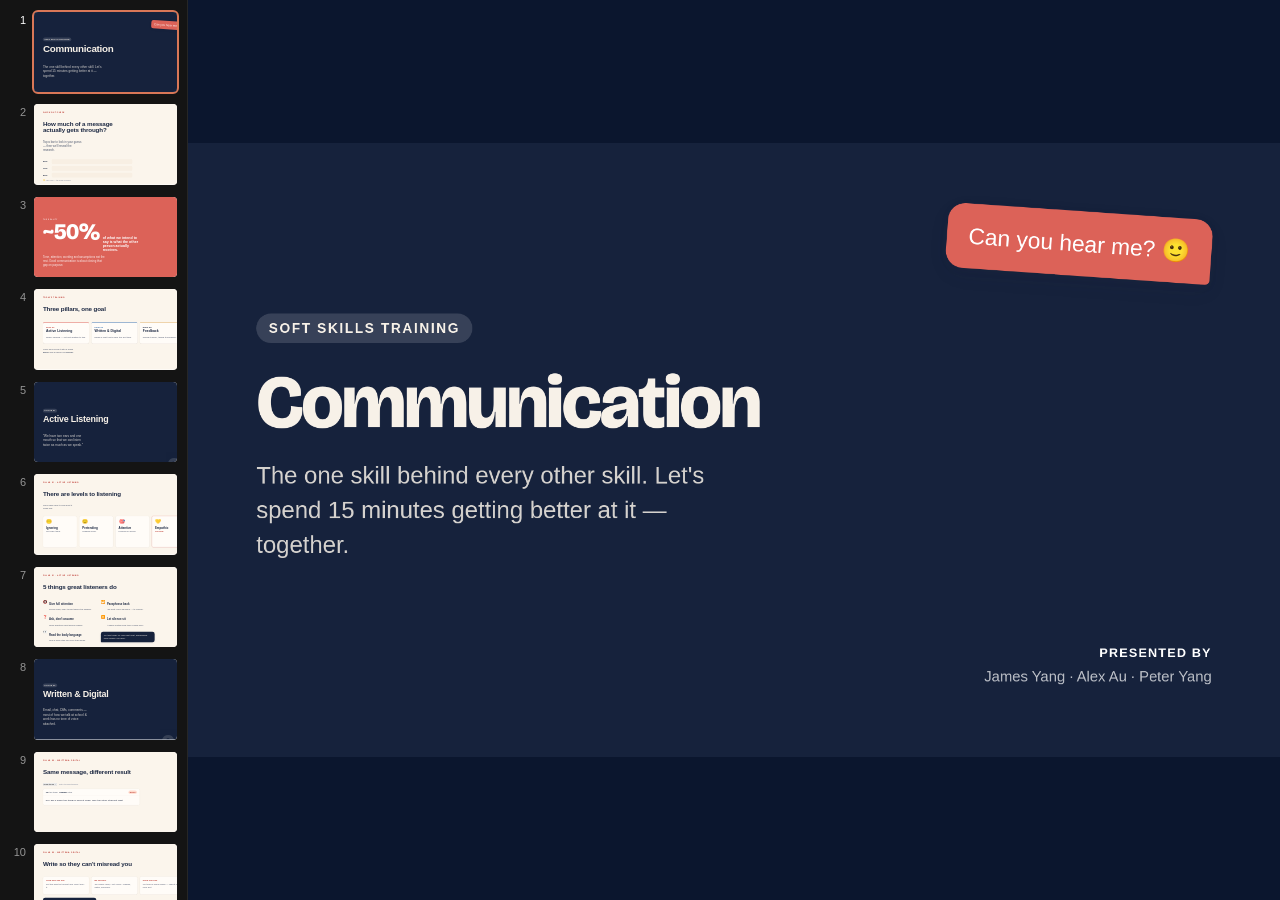
==== presentation/Communication Deck.html @ d7f5f7d5 "feat: communication training kit (hub + deck + handout + quiz + activity)" ====
<!DOCTYPE html>
<html lang="en">
<head>
<meta charset="UTF-8" />
<meta name="viewport" content="width=device-width, initial-scale=1.0" />
<title>Communication — Training Deck</title>
<link rel="stylesheet" href="deck.css" />
</head>
<body>
<template id="__bundler_thumbnail">
  <svg viewBox="0 0 400 400" xmlns="http://www.w3.org/2000/svg">
    <rect width="400" height="400" fill="#2a3350"/>
    <g transform="translate(120,118)">
      <rect x="0" y="0" width="150" height="110" rx="20" fill="#fdf6ec"/>
      <rect x="22" y="26" width="80" height="14" rx="7" fill="#e8615d"/>
      <rect x="22" y="56" width="106" height="9" rx="4.5" fill="#c9cdda"/>
      <rect x="22" y="74" width="78" height="9" rx="4.5" fill="#c9cdda"/>
    </g>
    <circle cx="290" cy="120" r="30" fill="#e8615d"/>
    <text x="290" y="132" font-family="Arial" font-size="34" font-weight="800" fill="#fff" text-anchor="middle">!</text>
  </svg>
</template>
<deck-stage width="1920" height="1080">

  <!-- 01 · TITLE -->
  <section data-label="Title">
    <div class="s s--navy s--center">
      <span class="chip-d" style="align-self:flex-start">Soft Skills Training</span>
      <h1 class="title" style="margin-top:40px">Communi&shy;cation</h1>
      <p class="lead" style="margin-top:34px;font-size:42px;max-width:34ch">The one skill behind every other skill. Let's spend 15 minutes getting better at it — together.</p>
      <div style="position:absolute;right:120px;bottom:120px;text-align:right;font-size:26px;line-height:1.7;color:rgba(255,255,255,.7)">
        <div style="color:#fff;font-weight:700;letter-spacing:.1em;text-transform:uppercase;font-size:22px">Presented by</div>
        <div>James Yang · Alex Au · Peter Yang</div>
      </div>
      <div class="bub me" style="position:absolute;right:120px;top:120px;transform:rotate(4deg);font-size:40px">Can you hear me? 🙂</div>
    </div>
  </section>

  <!-- 02 · HOOK / POLL -->
  <section data-label="Hook">
    <div class="s">
      <span class="kick">Quick gut-check</span>
      <h2 class="head" style="max-width:24ch">How much of a message actually gets through?</h2>
      <p class="lead" style="margin-top:22px">Tap a bar to lock in your guess — then we'll reveal the research.</p>
      <div style="margin-top:54px;display:flex;flex-direction:column;gap:26px;max-width:1200px" id="poll">
        <div style="display:flex;align-items:center;gap:28px"><span style="font-size:30px;font-weight:700;width:90px">90%</span><div class="pollbar" style="flex:1" data-fill="90"><i></i></div></div>
        <div style="display:flex;align-items:center;gap:28px"><span style="font-size:30px;font-weight:700;width:90px">70%</span><div class="pollbar" style="flex:1" data-fill="70"><i></i></div></div>
        <div style="display:flex;align-items:center;gap:28px"><span style="font-size:30px;font-weight:700;width:90px">50%</span><div class="pollbar" style="flex:1" data-fill="50"><i></i></div></div>
      </div>
      <div class="hint" style="margin-top:30px" id="pollHint"><span>👆</span> Click a bar — the reveal is coming.</div>
      <div class="brandbar"><span class="b-logo"><span class="d"></span>Communication</span><span>Warm-up</span></div>
    </div>
  </section>

  <!-- 03 · BIG STAT REVEAL -->
  <section data-label="Stat">
    <div class="s s--coral s--center">
      <span class="kick">The reality</span>
      <div style="display:flex;align-items:baseline;gap:30px;flex-wrap:wrap">
        <span style="font-family:var(--font-display);font-weight:800;font-size:300px;line-height:0.8">~50%</span>
        <span style="font-size:48px;font-weight:600;max-width:18ch">of what we intend to say is what the other person actually receives.</span>
      </div>
      <p class="lead" style="margin-top:40px;color:#fff;opacity:.92;max-width:40ch;font-size:38px">Tone, attention, wording and assumptions eat the rest. Good communication is about closing that gap on purpose.</p>
    </div>
  </section>

  <!-- 04 · AGENDA -->
  <section data-label="Agenda">
    <div class="s">
      <span class="kick">Today's training</span>
      <h2 class="head">Three pillars, one goal</h2>
      <div class="row" style="margin-top:64px">
        <div class="col tile" style="border-top:8px solid var(--coral)">
          <div style="font-size:30px;font-weight:800;color:var(--coral-deep)">Pillar 01</div>
          <h3 class="sub" style="margin:14px 0 16px">Active Listening</h3>
          <p style="font-size:30px;color:var(--ink-soft);line-height:1.4">Really hearing — not just waiting to talk.</p>
        </div>
        <div class="col tile" style="border-top:8px solid var(--blue)">
          <div style="font-size:30px;font-weight:800;color:var(--blue)">Pillar 02</div>
          <h3 class="sub" style="margin:14px 0 16px">Written &amp; Digital</h3>
          <p style="font-size:30px;color:var(--ink-soft);line-height:1.4">Email &amp; chat that's clear the first time.</p>
        </div>
        <div class="col tile" style="border-top:8px solid var(--gold)">
          <div style="font-size:30px;font-weight:800;color:var(--ink)">Pillar 03</div>
          <h3 class="sub" style="margin:14px 0 16px">Feedback</h3>
          <p style="font-size:30px;color:var(--ink-soft);line-height:1.4">Giving it kindly, taking it gracefully.</p>
        </div>
      </div>
      <p class="lead" style="margin-top:50px;font-size:30px">Then we'll prove it with a quick <b>game</b> and a hands-on <b>activity</b>.</p>
      <div class="brandbar"><span class="b-logo"><span class="d"></span>Communication</span><span>Agenda</span></div>
    </div>
  </section>

  <!-- 05 · PILLAR 1 DIVIDER -->
  <section data-label="Pillar 1">
    <div class="s s--navy s--center">
      <span class="chip-d" style="align-self:flex-start">Pillar 01</span>
      <h2 class="head" style="font-size:120px;margin-top:30px">Active Listening</h2>
      <p class="lead" style="margin-top:28px;font-size:42px">"We have two ears and one mouth so that we can listen twice as much as we speak."</p>
      <span class="pillnum">01</span>
    </div>
  </section>

  <!-- 06 · LISTENING LADDER (interactive reveal) -->
  <section data-label="Listening levels">
    <div class="s">
      <span class="kick">Pillar 01 · Active Listening</span>
      <h2 class="head">There are levels to listening</h2>
      <p class="lead" style="margin-top:18px;font-size:30px">Click each card to see what it looks like.</p>
      <div class="row" style="margin-top:48px" id="levels">
        <div class="col tile reveal-card" style="min-height:340px">
          <div class="reveal-front"><div style="font-size:64px">😶</div><h3 class="sub" style="margin:18px 0 0;font-size:40px">Ignoring</h3><p style="font-size:28px;color:var(--ink-soft);margin-top:10px">Not really there.</p></div>
          <div class="reveal-back"><h3 class="sub" style="font-size:36px;color:var(--coral-deep)">Looks like…</h3><p style="font-size:30px;line-height:1.4;margin-top:14px">Phone out, eyes elsewhere, "mm-hmm" on autopilot.</p></div>
        </div>
        <div class="col tile reveal-card" style="min-height:340px">
          <div class="reveal-front"><div style="font-size:64px">🙂</div><h3 class="sub" style="margin:18px 0 0;font-size:40px">Pretending</h3><p style="font-size:28px;color:var(--ink-soft);margin-top:10px">Nodding along.</p></div>
          <div class="reveal-back"><h3 class="sub" style="font-size:36px;color:var(--coral-deep)">Looks like…</h3><p style="font-size:30px;line-height:1.4;margin-top:14px">Agreeing fast, but can't repeat what was said.</p></div>
        </div>
        <div class="col tile reveal-card" style="min-height:340px">
          <div class="reveal-front"><div style="font-size:64px">🎯</div><h3 class="sub" style="margin:18px 0 0;font-size:40px">Attentive</h3><p style="font-size:28px;color:var(--ink-soft);margin-top:10px">Focused on words.</p></div>
          <div class="reveal-back"><h3 class="sub" style="font-size:36px;color:var(--coral-deep)">Looks like…</h3><p style="font-size:30px;line-height:1.4;margin-top:14px">Eye contact, no interrupting, taking it in.</p></div>
        </div>
        <div class="col tile reveal-card" style="min-height:340px;border:2px solid var(--coral)">
          <div class="reveal-front"><div style="font-size:64px">💛</div><h3 class="sub" style="margin:18px 0 0;font-size:40px">Empathic</h3><p style="font-size:28px;color:var(--coral-deep);margin-top:10px;font-weight:700">The goal</p></div>
          <div class="reveal-back"><h3 class="sub" style="font-size:36px;color:var(--coral-deep)">Looks like…</h3><p style="font-size:30px;line-height:1.4;margin-top:14px">Hearing feelings too — "Sounds like that was stressful."</p></div>
        </div>
      </div>
      <div class="brandbar"><span class="b-logo"><span class="d"></span>Communication</span><span>Active Listening</span></div>
    </div>
  </section>

  <!-- 07 · L.I.S.T.E.N toolkit -->
  <section data-label="Listen toolkit">
    <div class="s">
      <span class="kick">Pillar 01 · Active Listening</span>
      <h2 class="head">5 things great listeners do</h2>
      <div style="margin-top:56px;display:grid;grid-template-columns:1fr 1fr;gap:28px 56px;max-width:1500px">
        <div style="display:flex;gap:24px;align-items:flex-start"><span style="font-size:46px">🔇</span><div><h3 class="sub" style="font-size:38px">Give full attention</h3><p style="font-size:28px;color:var(--ink-soft);margin-top:6px">Phone down, body turned toward the speaker.</p></div></div>
        <div style="display:flex;gap:24px;align-items:flex-start"><span style="font-size:46px">🔁</span><div><h3 class="sub" style="font-size:38px">Paraphrase back</h3><p style="font-size:28px;color:var(--ink-soft);margin-top:6px">"So what you're saying is…" to confirm.</p></div></div>
        <div style="display:flex;gap:24px;align-items:flex-start"><span style="font-size:46px">❓</span><div><h3 class="sub" style="font-size:38px">Ask, don't assume</h3><p style="font-size:28px;color:var(--ink-soft);margin-top:6px">Open questions beat filling in blanks.</p></div></div>
        <div style="display:flex;gap:24px;align-items:flex-start"><span style="font-size:46px">⏸️</span><div><h3 class="sub" style="font-size:38px">Let silence sit</h3><p style="font-size:28px;color:var(--ink-soft);margin-top:6px">A pause invites more than a quick reply.</p></div></div>
        <div style="display:flex;gap:24px;align-items:flex-start"><span style="font-size:46px">👀</span><div><h3 class="sub" style="font-size:38px">Read the body language</h3><p style="font-size:28px;color:var(--ink-soft);margin-top:6px">Tone &amp; face often say more than words.</p></div></div>
        <div class="bub navy" style="font-size:30px;align-self:center">Try this today: in your next chat, paraphrase once before you reply.</div>
      </div>
      <div class="brandbar"><span class="b-logo"><span class="d"></span>Communication</span><span>Active Listening</span></div>
    </div>
  </section>

  <!-- 08 · PILLAR 2 DIVIDER -->
  <section data-label="Pillar 2">
    <div class="s s--navy s--center">
      <span class="chip-d" style="align-self:flex-start">Pillar 02</span>
      <h2 class="head" style="font-size:120px;margin-top:30px">Written &amp; Digital</h2>
      <p class="lead" style="margin-top:28px;font-size:42px">Email, chat, DMs, comments — most of how we talk at school &amp; work has no tone of voice attached.</p>
      <span class="pillnum">02</span>
    </div>
  </section>

  <!-- 09 · BEFORE / AFTER EMAIL (interactive toggle) -->
  <section data-label="Before/After">
    <div class="s">
      <span class="kick">Pillar 02 · Written &amp; Digital</span>
      <h2 class="head">Same message, different result</h2>
      <div style="display:flex;gap:24px;margin-top:36px">
        <button class="kit-btn kit-btn--primary tap-pulse" id="baToggle" style="font-size:26px">Show the fix →</button>
        <span class="hint" style="align-self:center">Watch the email transform.</span>
      </div>
      <div style="margin-top:40px;max-width:1300px">
        <div class="tile" id="emailCard" style="padding:0;overflow:hidden">
          <div style="padding:24px 38px;border-bottom:1px solid var(--line);display:flex;justify-content:space-between;align-items:center">
            <div style="font-size:28px;color:var(--ink-soft)"><b style="color:var(--ink)">To:</b> the team &nbsp; <b style="color:var(--ink)">Subject:</b> <span id="emSubj">stuff</span></div>
            <span id="emBadge" style="font-weight:800;font-size:24px;color:var(--coral-deep);background:var(--coral-soft);padding:8px 18px;border-radius:999px">Before</span>
          </div>
          <div style="padding:38px;font-size:34px;line-height:1.5" id="emBody">
            hey did u finish the thing?? need it asap. also the other stuff isnt right
          </div>
        </div>
        <div class="row" id="baNotes" style="margin-top:30px;display:none;gap:18px">
          <div class="bub" style="font-size:26px;flex:1">✅ Clear subject &amp; ask</div>
          <div class="bub" style="font-size:26px;flex:1">✅ Specific, not "the thing"</div>
          <div class="bub" style="font-size:26px;flex:1">✅ A real deadline</div>
          <div class="bub" style="font-size:26px;flex:1">✅ Warm, human tone</div>
        </div>
      </div>
      <div class="brandbar"><span class="b-logo"><span class="d"></span>Communication</span><span>Written &amp; Digital</span></div>
    </div>
  </section>

  <!-- 10 · DIGITAL RULES -->
  <section data-label="Digital rules">
    <div class="s">
      <span class="kick">Pillar 02 · Written &amp; Digital</span>
      <h2 class="head">Write so they can't misread you</h2>
      <div class="row" style="margin-top:56px">
        <div class="col tile"><div style="font-size:30px;font-weight:800;color:var(--coral-deep)">Lead with the ask</div><p style="font-size:30px;color:var(--ink-soft);margin-top:14px;line-height:1.4">Put the point in the first line. Don't bury it.</p></div>
        <div class="col tile"><div style="font-size:30px;font-weight:800;color:var(--coral-deep)">Be specific</div><p style="font-size:30px;color:var(--ink-soft);margin-top:14px;line-height:1.4">"By Friday 3pm," not "soon." Names, dates, numbers.</p></div>
        <div class="col tile"><div style="font-size:30px;font-weight:800;color:var(--coral-deep)">Mind the tone</div><p style="font-size:30px;color:var(--ink-soft);margin-top:14px;line-height:1.4">No tone of voice online — read it out loud first.</p></div>
      </div>
      <div class="bub navy" style="margin-top:44px;font-size:32px;align-self:flex-start;max-width:36ch">Rule of thumb: if it would take more than 3 messages to sort out, just call or talk in person.</div>
      <div class="brandbar"><span class="b-logo"><span class="d"></span>Communication</span><span>Written &amp; Digital</span></div>
    </div>
  </section>

  <!-- 11 · PILLAR 3 DIVIDER -->
  <section data-label="Pillar 3">
    <div class="s s--navy s--center">
      <span class="chip-d" style="align-self:flex-start">Pillar 03</span>
      <h2 class="head" style="font-size:120px;margin-top:30px">Feedback</h2>
      <p class="lead" style="margin-top:28px;font-size:42px">The skill that makes teams better — when it's given with care and received without armour.</p>
      <span class="pillnum">03</span>
    </div>
  </section>

  <!-- 12 · SBI FORMULA (interactive build) -->
  <section data-label="Feedback formula">
    <div class="s">
      <span class="kick">Pillar 03 · Feedback</span>
      <h2 class="head">A formula that takes the sting out</h2>
      <p class="lead" style="margin-top:18px;font-size:30px">Click to build the <b>S·B·I</b> sentence, piece by piece.</p>
      <div style="margin-top:50px;display:flex;flex-direction:column;gap:24px;max-width:1500px" id="sbi">
        <div class="tile sbi-step" data-i="0" style="cursor:pointer;border-left:10px solid var(--coral);opacity:.5"><div style="display:flex;gap:24px;align-items:center"><span style="font-family:var(--font-display);font-weight:800;font-size:60px;color:var(--coral)">S</span><div><b style="font-size:34px">Situation</b><p class="sbi-ex" style="font-size:30px;color:var(--ink-soft);margin-top:6px;display:none">"In yesterday's group meeting…"</p><p class="sbi-lbl" style="font-size:28px;color:var(--ink-faint);margin-top:6px">When &amp; where it happened</p></div></div></div>
        <div class="tile sbi-step" data-i="1" style="cursor:pointer;border-left:10px solid var(--blue);opacity:.5"><div style="display:flex;gap:24px;align-items:center"><span style="font-family:var(--font-display);font-weight:800;font-size:60px;color:var(--blue)">B</span><div><b style="font-size:34px">Behaviour</b><p class="sbi-ex" style="font-size:30px;color:var(--ink-soft);margin-top:6px;display:none">"…you took notes for everyone…"</p><p class="sbi-lbl" style="font-size:28px;color:var(--ink-faint);margin-top:6px">What they actually did (facts, not labels)</p></div></div></div>
        <div class="tile sbi-step" data-i="2" style="cursor:pointer;border-left:10px solid var(--gold);opacity:.5"><div style="display:flex;gap:24px;align-items:center"><span style="font-family:var(--font-display);font-weight:800;font-size:60px;color:var(--gold)">I</span><div><b style="font-size:34px">Impact</b><p class="sbi-ex" style="font-size:30px;color:var(--ink-soft);margin-top:6px;display:none">"…which kept us all on the same page. Thank you!"</p><p class="sbi-lbl" style="font-size:28px;color:var(--ink-faint);margin-top:6px">The effect it had on you / the team</p></div></div></div>
      </div>
      <div class="brandbar"><span class="b-logo"><span class="d"></span>Communication</span><span>Feedback</span></div>
    </div>
  </section>

  <!-- 13 · RECEIVING FEEDBACK -->
  <section data-label="Receiving feedback">
    <div class="s">
      <span class="kick">Pillar 03 · Feedback</span>
      <h2 class="head">Receiving it without the armour</h2>
      <div class="row" style="margin-top:56px;align-items:stretch">
        <div class="col" style="display:flex;flex-direction:column;gap:22px">
          <div class="bub" style="font-size:30px"><b>1 · Breathe.</b> Your first reaction isn't your final one.</div>
          <div class="bub" style="font-size:30px"><b>2 · Get curious.</b> "Can you give me an example?"</div>
          <div class="bub" style="font-size:30px"><b>3 · Say thanks.</b> It took courage for them to tell you.</div>
        </div>
        <div class="col tile s--center" style="background:var(--navy);color:#fff;display:flex;justify-content:center">
          <div style="font-size:38px;line-height:1.4;font-weight:600">Feedback is information about the <span style="color:var(--coral)">work</span>, not a verdict on <span style="color:var(--gold)">you</span>.</div>
        </div>
      </div>
      <div class="brandbar"><span class="b-logo"><span class="d"></span>Communication</span><span>Feedback</span></div>
    </div>
  </section>

  <!-- 14 · RECAP -->
  <section data-label="Recap">
    <div class="s s--center" style="background:var(--paper-2)">
      <span class="kick">Three things to take with you</span>
      <h2 class="head" style="font-size:96px">If you remember nothing else…</h2>
      <div class="row" style="margin-top:60px;gap:34px">
        <div class="col tile"><div style="font-size:30px;font-weight:800;color:var(--coral-deep)">Listen</div><p style="font-size:32px;margin-top:14px;line-height:1.4">Paraphrase before you reply.</p></div>
        <div class="col tile"><div style="font-size:30px;font-weight:800;color:var(--blue)">Write</div><p style="font-size:32px;margin-top:14px;line-height:1.4">Lead with the ask, be specific.</p></div>
        <div class="col tile"><div style="font-size:30px;font-weight:800;color:var(--ink)">Feedback</div><p style="font-size:32px;margin-top:14px;line-height:1.4">Situation · Behaviour · Impact.</p></div>
      </div>
      <div class="brandbar"><span class="b-logo"><span class="d"></span>Communication</span><span>Recap</span></div>
    </div>
  </section>

  <!-- 15 · YOUR TURN -->
  <section data-label="Your turn">
    <div class="s s--coral s--center">
      <span class="kick">Now it's on you</span>
      <h2 class="head" style="font-size:118px">Let's put it to the test</h2>
      <p class="lead" style="margin-top:28px;color:#fff;opacity:.92;font-size:42px;max-width:38ch">Two ways to prove you've got it: a quick-fire <b>quiz</b> and a hands-on <b>partner activity</b>.</p>
      <div style="display:flex;gap:22px;margin-top:50px">
        <a class="kit-btn" href="../quiz/Quiz.html" style="background:#fff;color:var(--coral-deep);font-size:28px">▶ Play the Quiz</a>
        <a class="kit-btn" href="../activity/Activity.html" style="background:rgba(255,255,255,.18);color:#fff;font-size:28px">🎲 Start the Activity</a>
      </div>
      <div class="bub" style="position:absolute;right:120px;bottom:130px;transform:rotate(-4deg);font-size:34px;color:var(--ink)">Thanks for listening! 💛</div>
    </div>
  </section>

</deck-stage>

<script src="deck-stage.js"></script>
<script src="deck-interactions.js"></script>
</body>
</html>
---- presentation/deck.css ----
/* Deck-specific styles — 1920×1080 canvas */
@import url('../kit.css');

deck-stage:not(:defined) { visibility: hidden; }
deck-stage { background: var(--navy-2); }

/* every slide fills the canvas */
section { overflow: hidden; }
.s {
  width: 100%; height: 100%;
  display: flex; flex-direction: column;
  padding: 96px 120px;
  background: var(--paper);
  color: var(--ink);
  position: relative;
}
.s--navy { background: var(--navy); color: var(--on-navy); }
.s--coral { background: var(--coral); color: #fff; }
.s--center { justify-content: center; }

/* kicker / eyebrow */
.kick { font-family: var(--font-text); font-weight: 800; font-size: 26px; letter-spacing: 0.16em; text-transform: uppercase; color: var(--coral-deep); margin-bottom: 26px; }
.s--navy .kick, .s--coral .kick { color: inherit; opacity: 0.7; }

h1.title { font-size: 132px; font-weight: 800; letter-spacing: -0.03em; line-height: 0.98; }
h2.head  { font-size: 84px; font-weight: 800; letter-spacing: -0.025em; line-height: 1.0; }
h3.sub   { font-size: 46px; font-weight: 600; }
.lead { font-size: 38px; line-height: 1.45; color: var(--ink-soft); max-width: 26ch; }
.s--navy .lead, .s--coral .lead { color: inherit; opacity: 0.85; }

/* footer brand on every content slide */
.brandbar { position: absolute; left: 120px; right: 120px; bottom: 52px; display: flex; justify-content: space-between; align-items: center; font-family: var(--font-text); font-size: 22px; color: var(--ink-faint); letter-spacing: 0.04em; }
.s--navy .brandbar, .s--coral .brandbar { color: rgba(255,255,255,.6); }
.brandbar .b-logo { display: flex; align-items: center; gap: 12px; font-weight: 800; color: var(--coral-deep); }
.s--navy .brandbar .b-logo, .s--coral .brandbar .b-logo { color: #fff; }
.brandbar .b-logo .d { width: 14px; height: 14px; border-radius: 50%; background: var(--coral); }

.pillnum { font-family: var(--font-display); font-weight: 800; font-size: 320px; line-height: 0.8; opacity: 0.14; position: absolute; right: 90px; bottom: 10px; }

/* generic chip on dark */
.chip-d { display:inline-flex; align-items:center; gap:10px; font-weight:700; font-size:24px; letter-spacing:.12em; text-transform:uppercase; padding:12px 22px; border-radius:999px; background: rgba(255,255,255,.14); }

/* cards row */
.row { display: flex; gap: 30px; }
.col { flex: 1; }
.tile { background: var(--surface); border: 1px solid var(--line); border-radius: var(--r-lg); padding: 40px; box-shadow: var(--shadow-sm); }

/* speech bubble */
.bub { background: var(--surface); border-radius: 30px 30px 30px 8px; padding: 30px 38px; font-size: 34px; box-shadow: var(--shadow-md); line-height: 1.35; }
.bub.me { background: var(--coral); color:#fff; border-radius: 30px 30px 8px 30px; }
.bub.navy { background: var(--navy); color: var(--on-navy); }

/* interactive reveal buttons */
.reveal-card { cursor: pointer; transition: transform .25s ease, box-shadow .25s ease; }
.reveal-card:hover { transform: translateY(-6px); box-shadow: var(--shadow-md); }
.reveal-front, .reveal-back { transition: opacity .3s ease; }
.is-flipped .reveal-front { display:none; }
.reveal-back { display:none; }
.is-flipped .reveal-back { display:block; }

/* poll bars */
.pollbar { height: 64px; border-radius: 14px; background: var(--paper-2); position: relative; overflow:hidden; }
.pollbar > i { position:absolute; left:0; top:0; bottom:0; width:0; background: var(--coral); border-radius:14px; transition: width 1.1s cubic-bezier(.2,.8,.2,1); }

.hint { font-size: 22px; color: var(--ink-faint); font-style: italic; display:flex; align-items:center; gap:10px; }
.s--navy .hint, .s--coral .hint { color: rgba(255,255,255,.7); }

.tap-pulse { animation: tapPulse 2s ease-in-out infinite; }
@keyframes tapPulse { 0%,100%{transform:scale(1)} 50%{transform:scale(1.04)} }
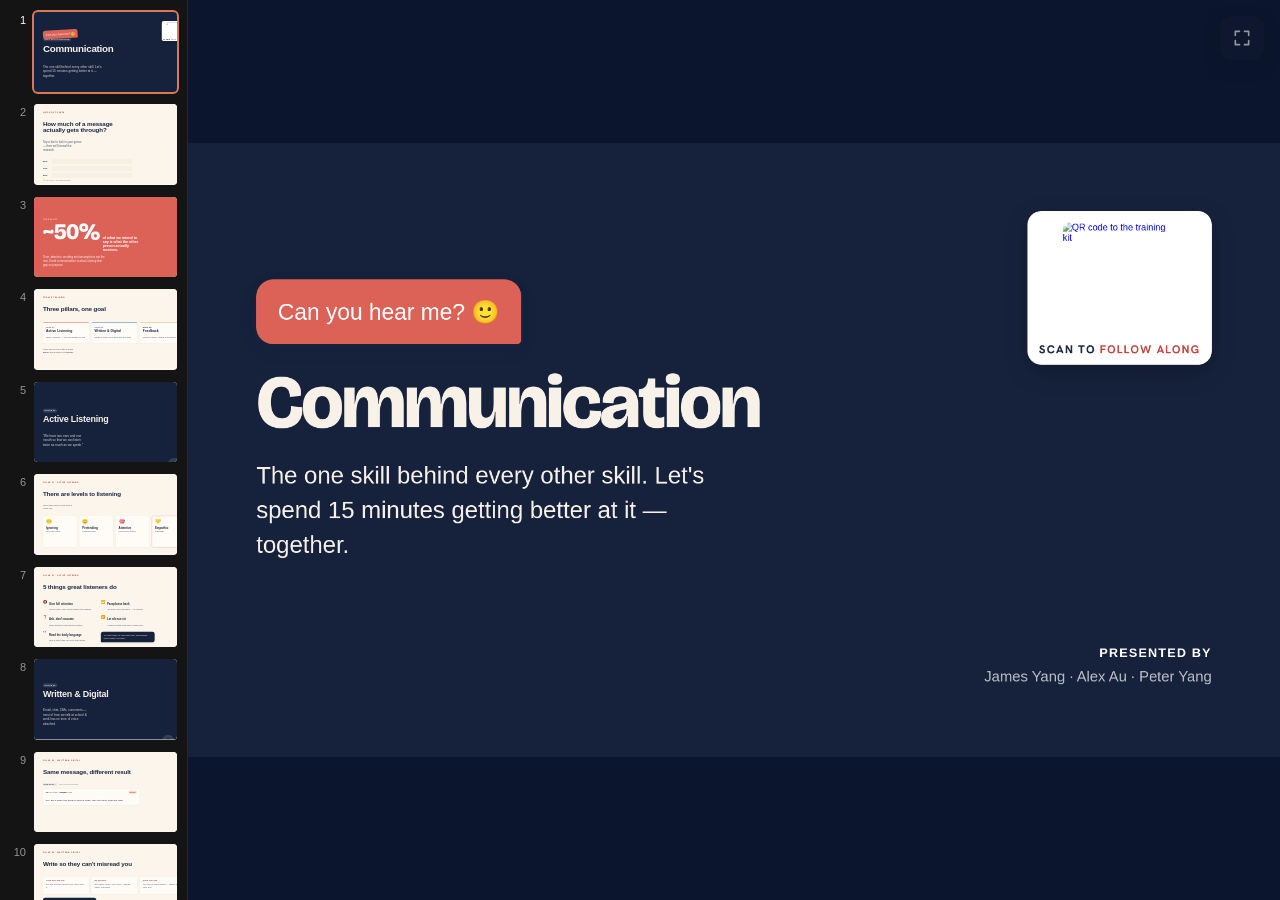
==== commit dca5a55d: "feat: QR codes, slide transitions, and fullscreen mode - Hub: top-right QR linking to the live site," ====
--- a/presentation/Communication Deck.html
+++ b/presentation/Communication Deck.html
@@ -32,7 +32,11 @@
         <div style="color:#fff;font-weight:700;letter-spacing:.1em;text-transform:uppercase;font-size:22px">Presented by</div>
         <div>James Yang · Alex Au · Peter Yang</div>
       </div>
-      <div class="bub me" style="position:absolute;right:120px;top:120px;transform:rotate(4deg);font-size:40px">Can you hear me? 🙂</div>
+      <div class="bub me" style="position:absolute;left:120px;top:240px;transform:rotate(-3deg);font-size:40px">Can you hear me? 🙂</div>
+      <a class="slide-qr deck-qr slide-qr--tr" href="#" aria-label="Scan to open the training kit website">
+        <img alt="QR code to the training kit" />
+        <span class="slide-qr-label">Scan to <b>follow along</b></span>
+      </a>
     </div>
   </section>
 
@@ -269,13 +273,75 @@
         <a class="kit-btn" href="../quiz/Quiz.html" style="background:#fff;color:var(--coral-deep);font-size:28px">▶ Play the Quiz</a>
         <a class="kit-btn" href="../activity/Activity.html" style="background:rgba(255,255,255,.18);color:#fff;font-size:28px">🎲 Start the Activity</a>
       </div>
-      <div class="bub" style="position:absolute;right:120px;bottom:130px;transform:rotate(-4deg);font-size:34px;color:var(--ink)">Thanks for listening! 💛</div>
+      <div class="bub" style="position:absolute;left:120px;bottom:130px;transform:rotate(-4deg);font-size:34px;color:var(--ink)">Thanks for listening! 💛</div>
+      <a class="slide-qr deck-qr slide-qr--tr" href="#" aria-label="Scan to open the training kit website">
+        <img alt="QR code to the training kit" />
+        <span class="slide-qr-label">Scan to <b>revisit later</b></span>
+      </a>
     </div>
   </section>
 
 </deck-stage>
 
+<button class="fs-btn" id="fsBtn" type="button" aria-label="Toggle fullscreen" title="Fullscreen (F)">
+  <svg viewBox="0 0 24 24" fill="none" stroke="currentColor" stroke-width="2" stroke-linecap="round" stroke-linejoin="round" aria-hidden="true">
+    <path id="fsIcon" d="M4 9V4h5M20 9V4h-5M4 15v5h5M20 15v5h-5" />
+  </svg>
+</button>
 <script src="deck-stage.js"></script>
 <script src="deck-interactions.js"></script>
+<script>
+  (function () {
+    // QR codes — point to the hub (index.html) so the audience lands on the
+    // training kit homepage rather than the deck itself.
+    var hubUrl = new URL('../index.html', window.location.href).href;
+    var qrSrc = 'https://api.qrserver.com/v1/create-qr-code/?size=480x480&margin=2&qzone=1&color=2A3350&bgcolor=ffffff&data=' + encodeURIComponent(hubUrl);
+    document.querySelectorAll('.deck-qr').forEach(function (link) {
+      link.href = hubUrl;
+      var img = link.querySelector('img');
+      if (img) img.src = qrSrc;
+    });
+
+    var btn = document.getElementById('fsBtn');
+    var icon = document.getElementById('fsIcon');
+    var ENTER_PATH = 'M4 9V4h5M20 9V4h-5M4 15v5h5M20 15v5h-5';
+    var EXIT_PATH  = 'M9 4v5H4M15 4v5h5M9 20v-5H4M15 20v-5h5';
+
+    var stage = document.querySelector('deck-stage');
+    function isFs() {
+      return !!(document.fullscreenElement || document.webkitFullscreenElement);
+    }
+    function toggle() {
+      if (!isFs()) {
+        var el = document.documentElement;
+        (el.requestFullscreen || el.webkitRequestFullscreen).call(el);
+      } else {
+        (document.exitFullscreen || document.webkitExitFullscreen).call(document);
+      }
+    }
+    function syncIcon() {
+      var fs = isFs();
+      if (icon) icon.setAttribute('d', fs ? EXIT_PATH : ENTER_PATH);
+      if (btn) btn.title = (fs ? 'Exit fullscreen' : 'Fullscreen') + ' (F)';
+      // Hide deck-stage's left thumbnail rail in fullscreen so the slide
+      // gets the entire viewport.
+      if (stage) {
+        if (fs) stage.setAttribute('no-rail', '');
+        else stage.removeAttribute('no-rail');
+      }
+    }
+    if (btn) btn.addEventListener('click', toggle);
+    document.addEventListener('fullscreenchange', syncIcon);
+    document.addEventListener('webkitfullscreenchange', syncIcon);
+    document.addEventListener('keydown', function (e) {
+      if (e.key === 'f' || e.key === 'F') {
+        var t = e.target;
+        if (t && (t.tagName === 'INPUT' || t.tagName === 'TEXTAREA' || t.isContentEditable)) return;
+        e.preventDefault();
+        toggle();
+      }
+    });
+  })();
+</script>
 </body>
 </html>
--- a/presentation/deck.css
+++ b/presentation/deck.css
@@ -67,3 +67,116 @@
 
 .tap-pulse { animation: tapPulse 2s ease-in-out infinite; }
 @keyframes tapPulse { 0%,100%{transform:scale(1)} 50%{transform:scale(1.04)} }
+
+/* ──────────────────────────────────────────────────────────────
+   Animated slide transitions
+   ──────────────────────────────────────────────────────────────
+   deck-stage swaps `data-deck-active` between slides. By default
+   they snap with opacity 0↔1. We add a smooth crossfade and let
+   the inner content of the new slide do a staggered rise — kept
+   on inner elements only so print and thumbnail clones (where all
+   slides are forced visible) don't end up blurred or shifted. */
+deck-stage > section {
+  transition: opacity 480ms cubic-bezier(.4, 0, .2, 1),
+              visibility 0s linear 480ms !important;
+}
+deck-stage > section[data-deck-active] {
+  transition: opacity 520ms cubic-bezier(.4, 0, .2, 1),
+              visibility 0s linear 0s !important;
+}
+
+/* Staggered rise on the active slide's content only — scoped so
+   inactive slides, thumbnail clones, and printed pages render
+   their normal static layout with no leftover transforms. */
+@media screen {
+  deck-stage > section[data-deck-active] .kick,
+  deck-stage > section[data-deck-active] .chip-d {
+    animation: slideRise 560ms cubic-bezier(.2, .8, .2, 1) 80ms both;
+  }
+  deck-stage > section[data-deck-active] h1.title,
+  deck-stage > section[data-deck-active] h2.head {
+    animation: slideRise 640ms cubic-bezier(.2, .8, .2, 1) 140ms both;
+  }
+  deck-stage > section[data-deck-active] .lead,
+  deck-stage > section[data-deck-active] .row,
+  deck-stage > section[data-deck-active] .tile,
+  deck-stage > section[data-deck-active] > .s > .bub,
+  deck-stage > section[data-deck-active] .pillnum {
+    animation: slideRise 660ms cubic-bezier(.2, .8, .2, 1) 220ms both;
+  }
+}
+
+@keyframes slideRise {
+  from { opacity: 0; transform: translateY(18px); }
+  to   { opacity: 1; transform: translateY(0); }
+}
+
+@media (prefers-reduced-motion: reduce) {
+  deck-stage > section,
+  deck-stage > section[data-deck-active] {
+    transition: opacity 200ms ease, visibility 0s !important;
+    animation: none !important;
+  }
+  deck-stage > section[data-deck-active] * {
+    animation: none !important;
+  }
+}
+
+/* ──────────────────────────────────────────────────────────────
+   Fullscreen toggle button
+   ────────────────────────────────────────────────────────────── */
+.fs-btn {
+  position: fixed;
+  top: 16px;
+  right: 16px;
+  z-index: 1000;
+  width: 44px;
+  height: 44px;
+  display: inline-flex;
+  align-items: center;
+  justify-content: center;
+  background: rgba(20, 26, 50, 0.78);
+  color: #fff;
+  border: none;
+  border-radius: 12px;
+  cursor: pointer;
+  box-shadow: 0 6px 20px rgba(0, 0, 0, 0.25);
+  backdrop-filter: blur(6px);
+  -webkit-backdrop-filter: blur(6px);
+  transition: transform .15s ease, background .2s ease, opacity .25s ease;
+  opacity: 0.55;
+}
+.fs-btn:hover { opacity: 1; transform: scale(1.06); background: rgba(20, 26, 50, 0.92); }
+.fs-btn svg { width: 20px; height: 20px; }
+:fullscreen .fs-btn { opacity: 0.25; }
+:fullscreen .fs-btn:hover { opacity: 1; }
+@media print { .fs-btn { display: none !important; } }
+
+/* ──────────────────────────────────────────────────────────────
+   In-slide QR card (used on Title + Your-turn slides)
+   ────────────────────────────────────────────────────────────── */
+.slide-qr {
+  position: absolute;
+  left: 120px;
+  bottom: 110px;
+  background: #fff;
+  border-radius: 24px;
+  padding: 20px 20px 14px;
+  box-shadow: 0 14px 40px rgba(0, 0, 0, 0.22);
+  display: flex;
+  flex-direction: column;
+  align-items: center;
+  gap: 10px;
+  text-decoration: none;
+}
+.slide-qr--tr { left: auto; bottom: auto; right: 120px; top: 120px; }
+.slide-qr img { display: block; width: 200px; height: 200px; border-radius: 12px; background: #fff; }
+.slide-qr .slide-qr-label {
+  font-family: var(--font-text);
+  font-weight: 800;
+  font-size: 20px;
+  letter-spacing: 0.1em;
+  text-transform: uppercase;
+  color: var(--ink);
+}
+.slide-qr .slide-qr-label b { color: var(--coral-deep); }
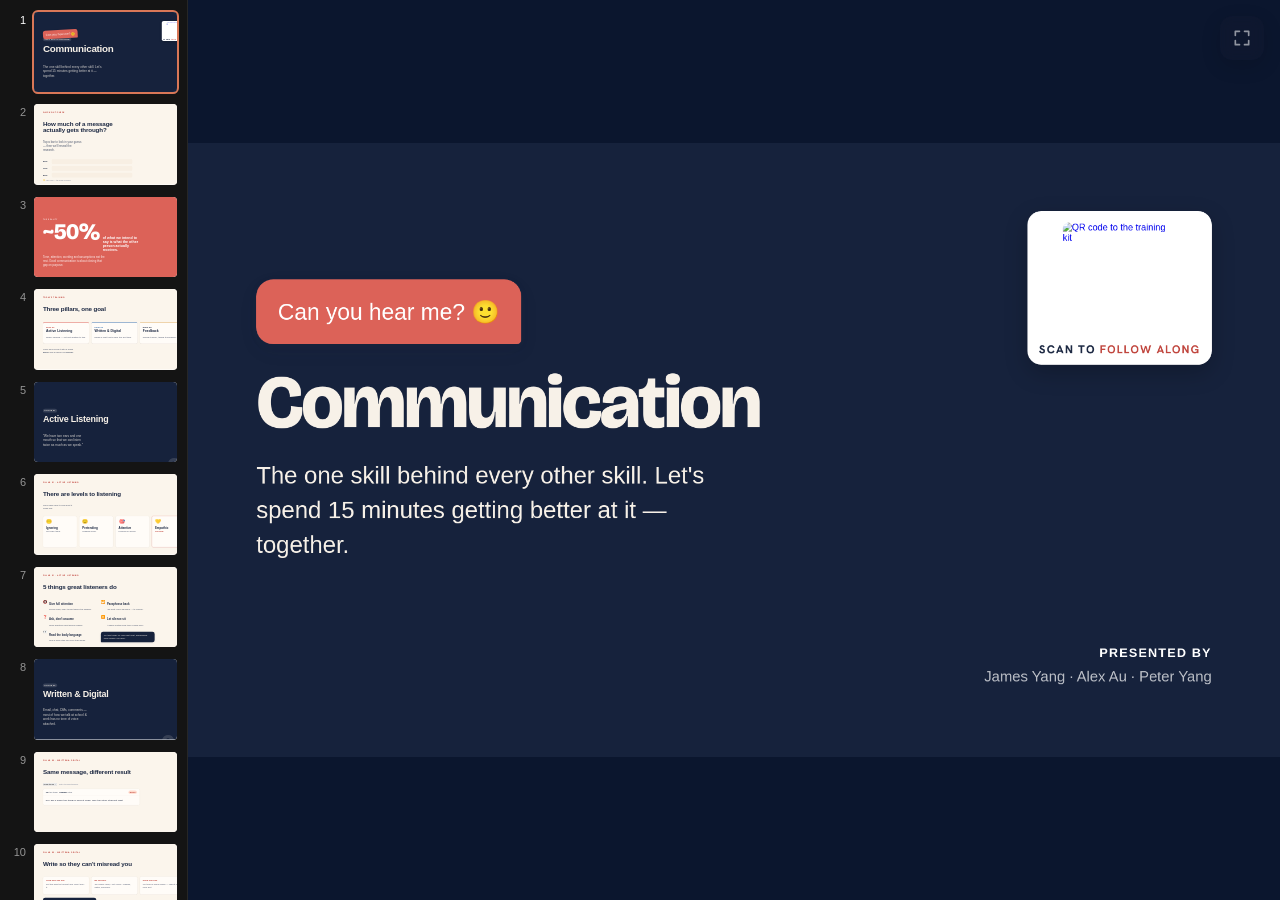
==== commit eed4201e: "feat: click anywhere on a slide to advance to the next" ====
--- a/presentation/Communication Deck.html
+++ b/presentation/Communication Deck.html
@@ -341,6 +341,26 @@
         toggle();
       }
     });
+
+    // Click anywhere on a slide → advance. Skip:
+    //   • clicks outside a slide (overlay, rail, page chrome — those use
+    //     retargeted shadow-DOM events that don't land inside a section)
+    //   • interactive slide widgets (links, buttons, reveal cards, SBI
+    //     steps, poll bars, the QR card)
+    //   • active text selection (user is highlighting copy)
+    //   • non-primary mouse buttons
+    var INTERACTIVE = 'a, button, input, select, textarea, label, summary, [role="button"], [onclick], .reveal-card, .sbi-step, .pollbar, .slide-qr, .fs-btn';
+    document.addEventListener('click', function (e) {
+      if (e.button !== 0) return;
+      if (e.defaultPrevented) return;
+      var sel = window.getSelection && window.getSelection();
+      if (sel && sel.toString().trim().length) return;
+      var t = e.target;
+      if (!t || !t.closest) return;
+      if (!t.closest('deck-stage > section')) return;
+      if (t.closest(INTERACTIVE)) return;
+      if (stage && typeof stage.next === 'function') stage.next();
+    });
   })();
 </script>
 </body>
